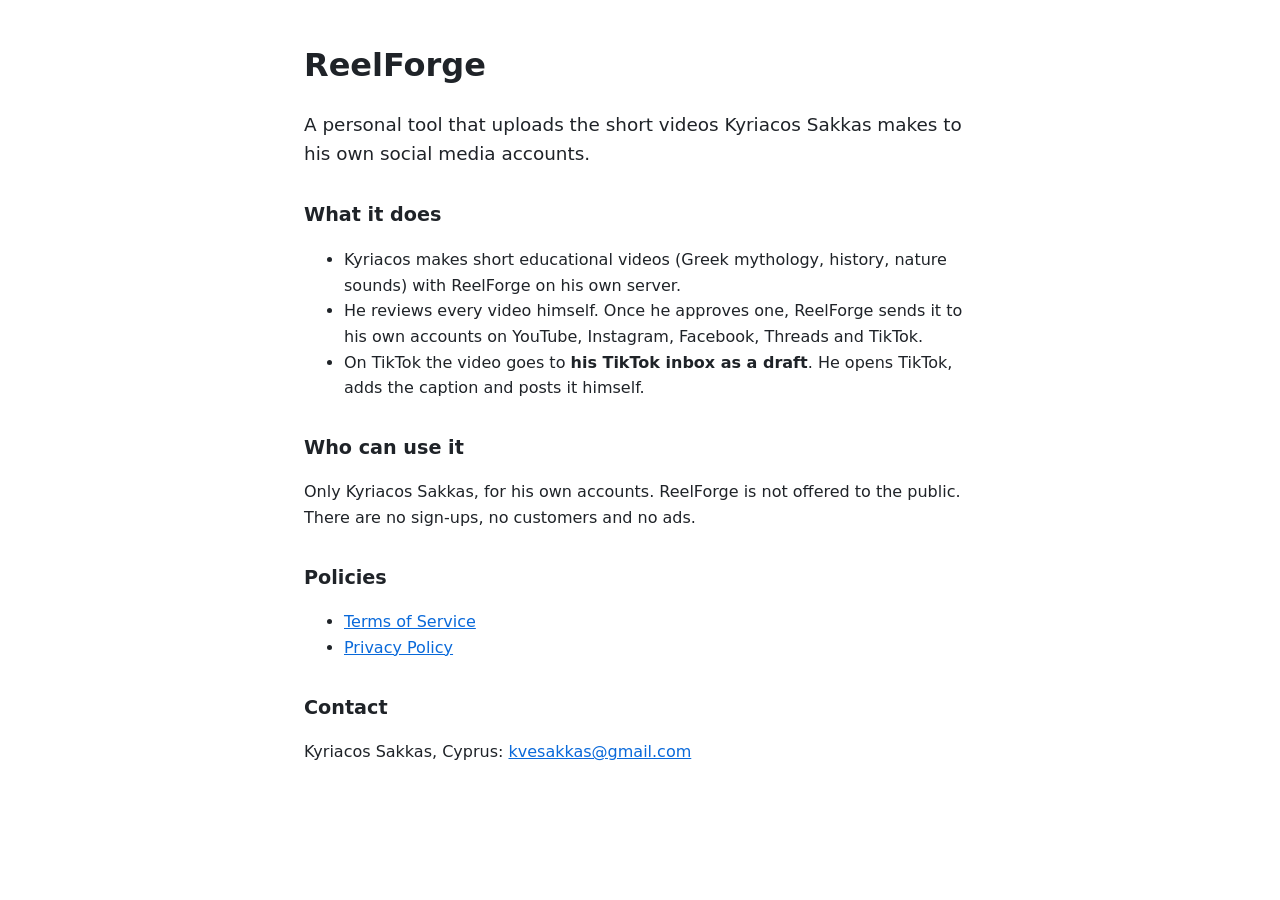
==== index.html @ 3a11fcde "ReelForge legal pages" ====
<!doctype html>
<html lang="en">
<head>
<meta charset="utf-8">
<meta name="viewport" content="width=device-width, initial-scale=1">
<title>ReelForge</title>
<link rel="stylesheet" href="style.css">
</head>
<body>
<main>
<h1>ReelForge</h1>
<p class="lead">A personal tool that uploads the short videos Kyriacos Sakkas makes to his own social media accounts.</p>

<h2>What it does</h2>
<ul>
  <li>Kyriacos makes short educational videos (Greek mythology, history, nature sounds) with ReelForge on his own server.</li>
  <li>He reviews every video himself. Once he approves one, ReelForge sends it to his own accounts on YouTube, Instagram, Facebook, Threads and TikTok.</li>
  <li>On TikTok the video goes to <strong>his TikTok inbox as a draft</strong>. He opens TikTok, adds the caption and posts it himself.</li>
</ul>

<h2>Who can use it</h2>
<p>Only Kyriacos Sakkas, for his own accounts. ReelForge is not offered to the public. There are no sign-ups, no customers and no ads.</p>

<h2>Policies</h2>
<ul>
  <li><a href="terms.html">Terms of Service</a></li>
  <li><a href="privacy.html">Privacy Policy</a></li>
</ul>

<h2>Contact</h2>
<p>Kyriacos Sakkas, Cyprus: <a href="mailto:kvesakkas@gmail.com">kvesakkas@gmail.com</a></p>
</main>
</body>
</html>
---- style.css ----
body { margin: 0; font: 16px/1.6 system-ui, -apple-system, "Segoe UI", sans-serif; color: #1f2328; background: #fff; }
main { max-width: 42rem; margin: 0 auto; padding: 2rem 1.25rem 4rem; }
h1 { font-size: 2rem; margin: 0.5rem 0 0.25rem; }
h2 { font-size: 1.2rem; margin-top: 2rem; }
.lead { font-size: 1.15rem; }
.muted { color: #656d76; }
a { color: #0969da; }
code { background: #f6f8fa; padding: 0.1rem 0.3rem; border-radius: 4px; }
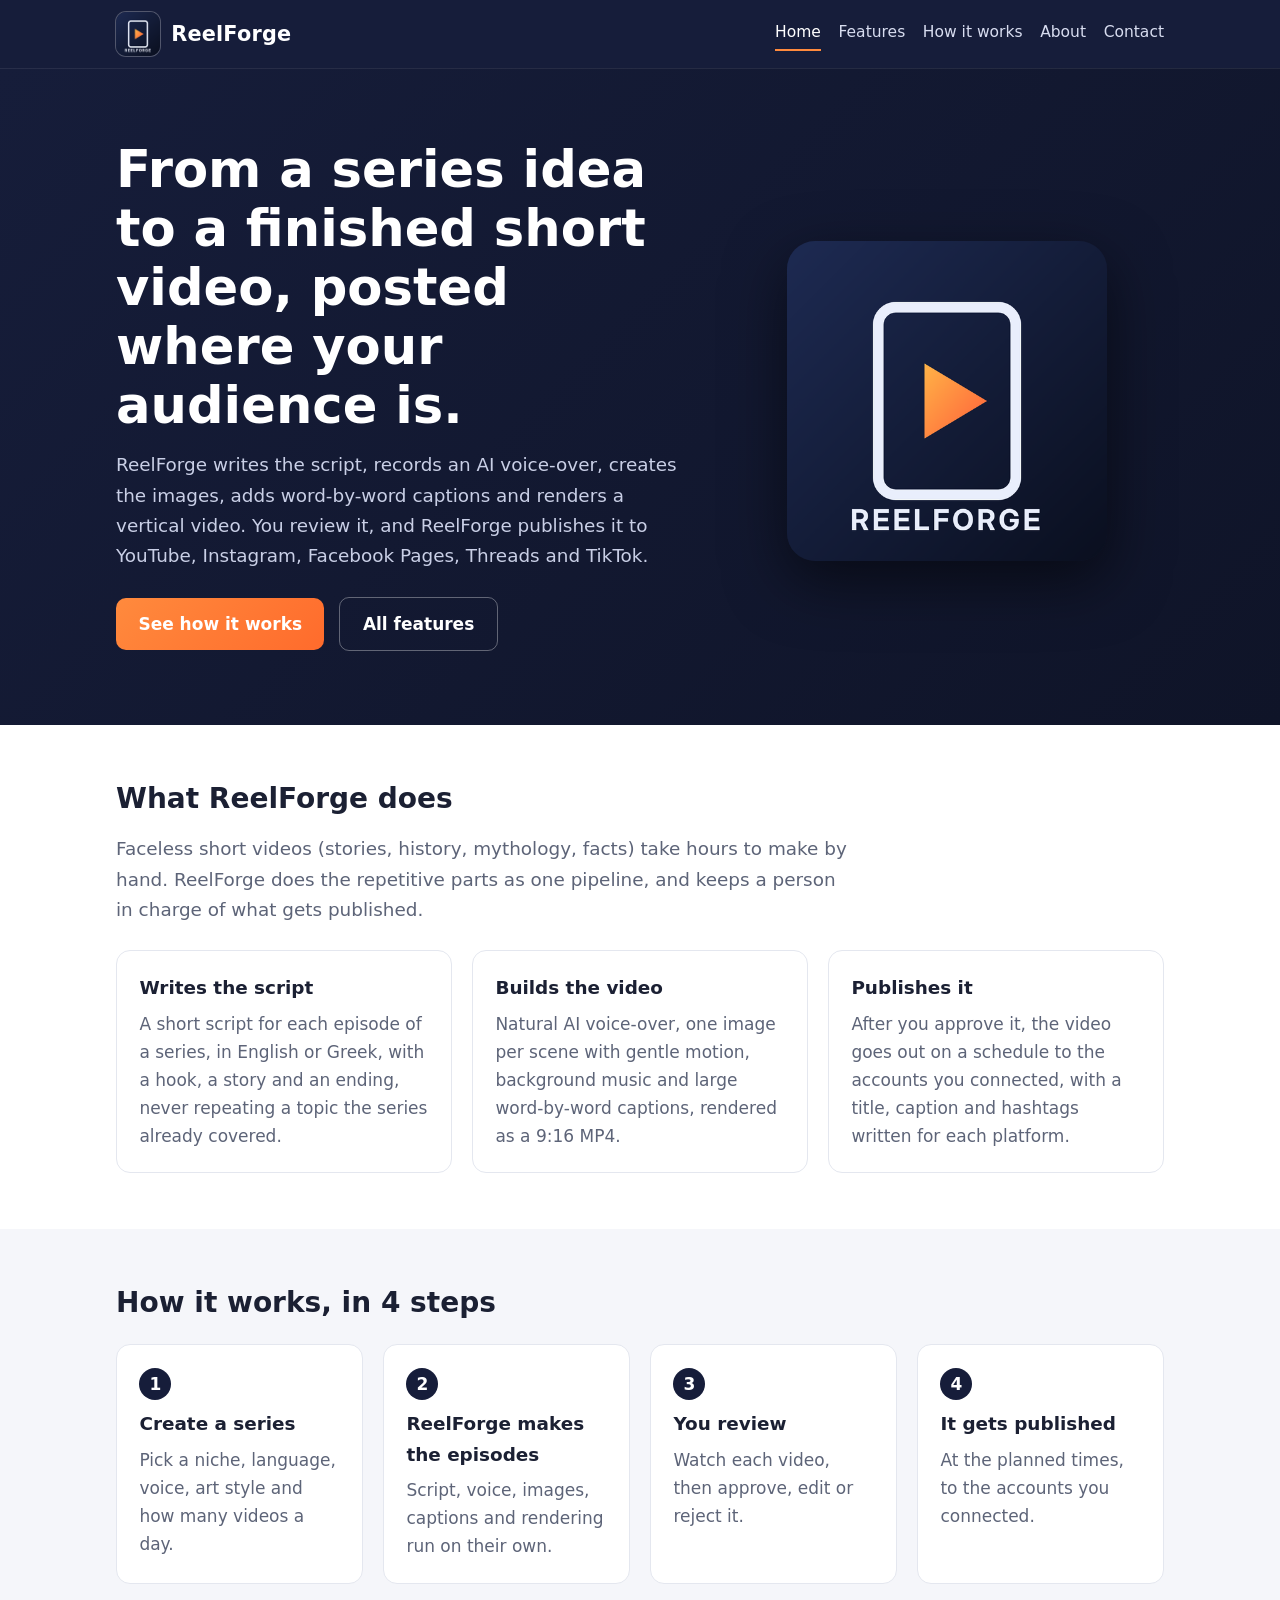
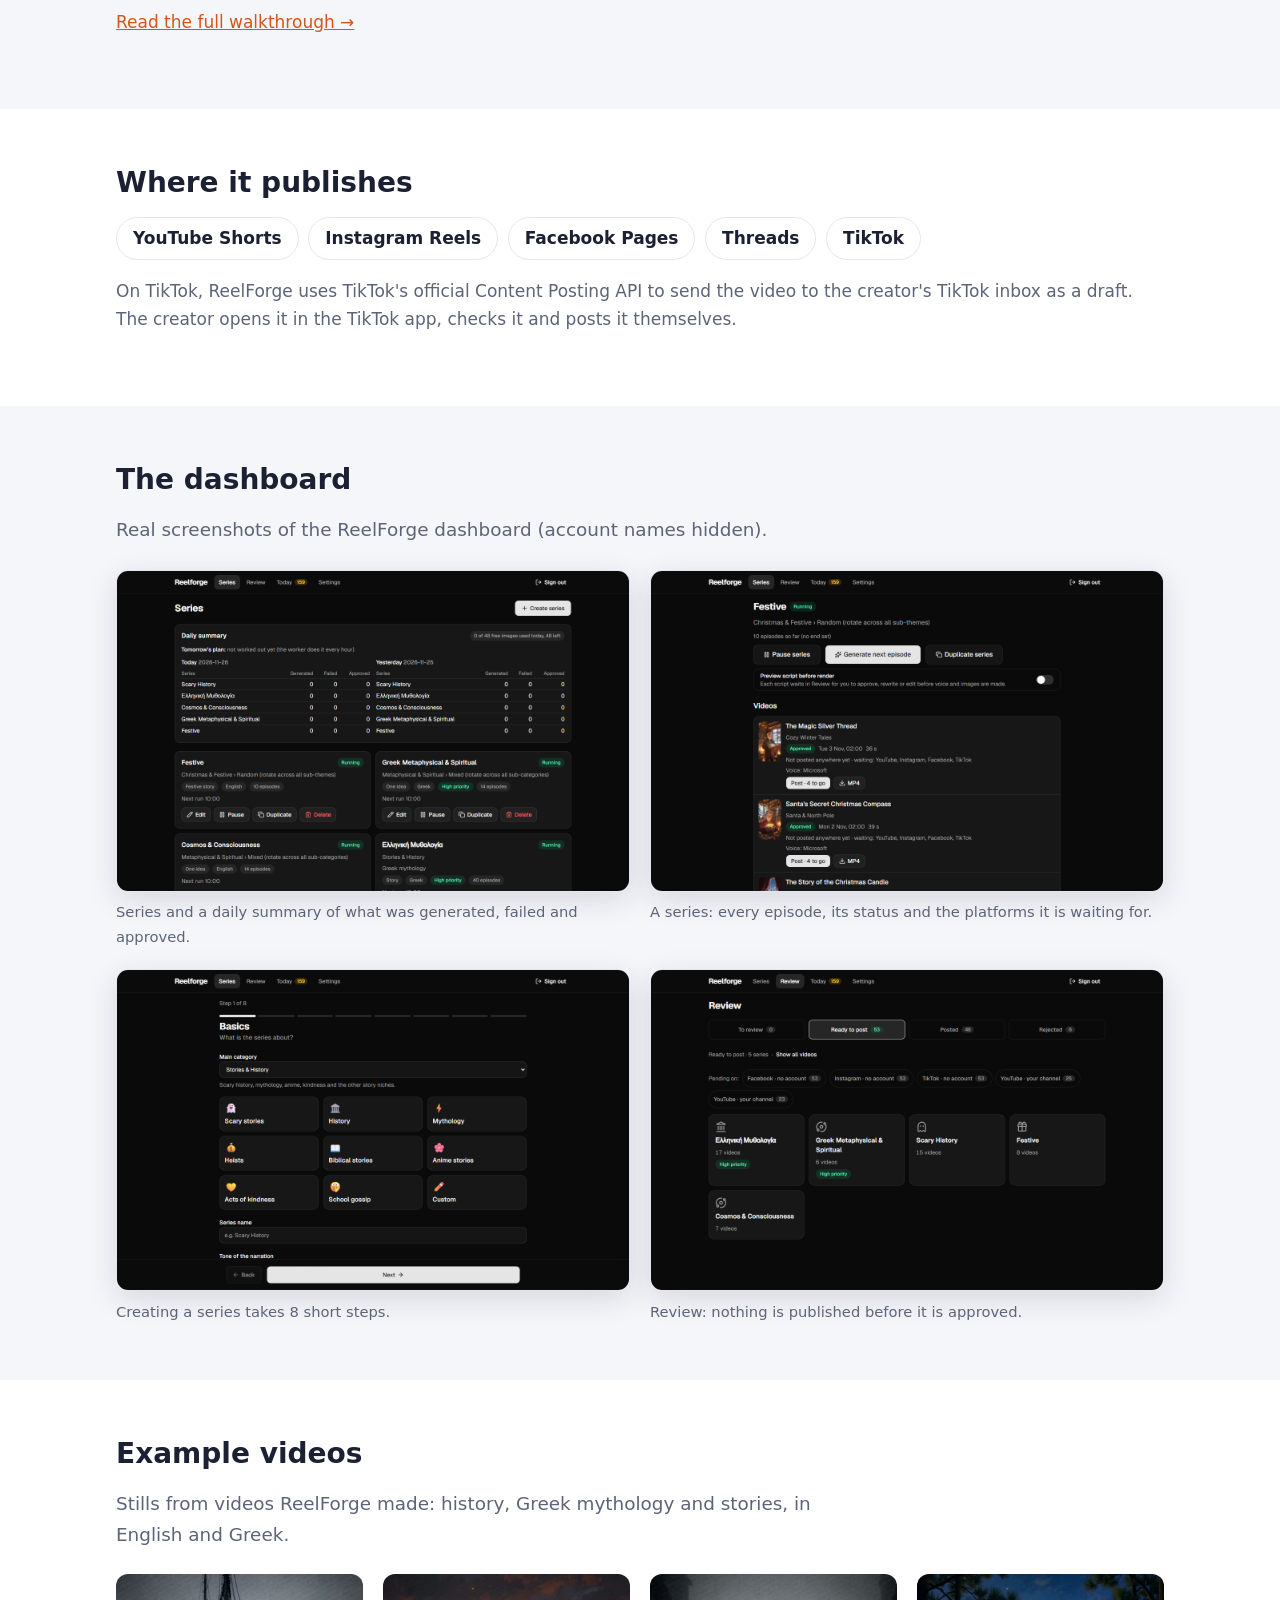
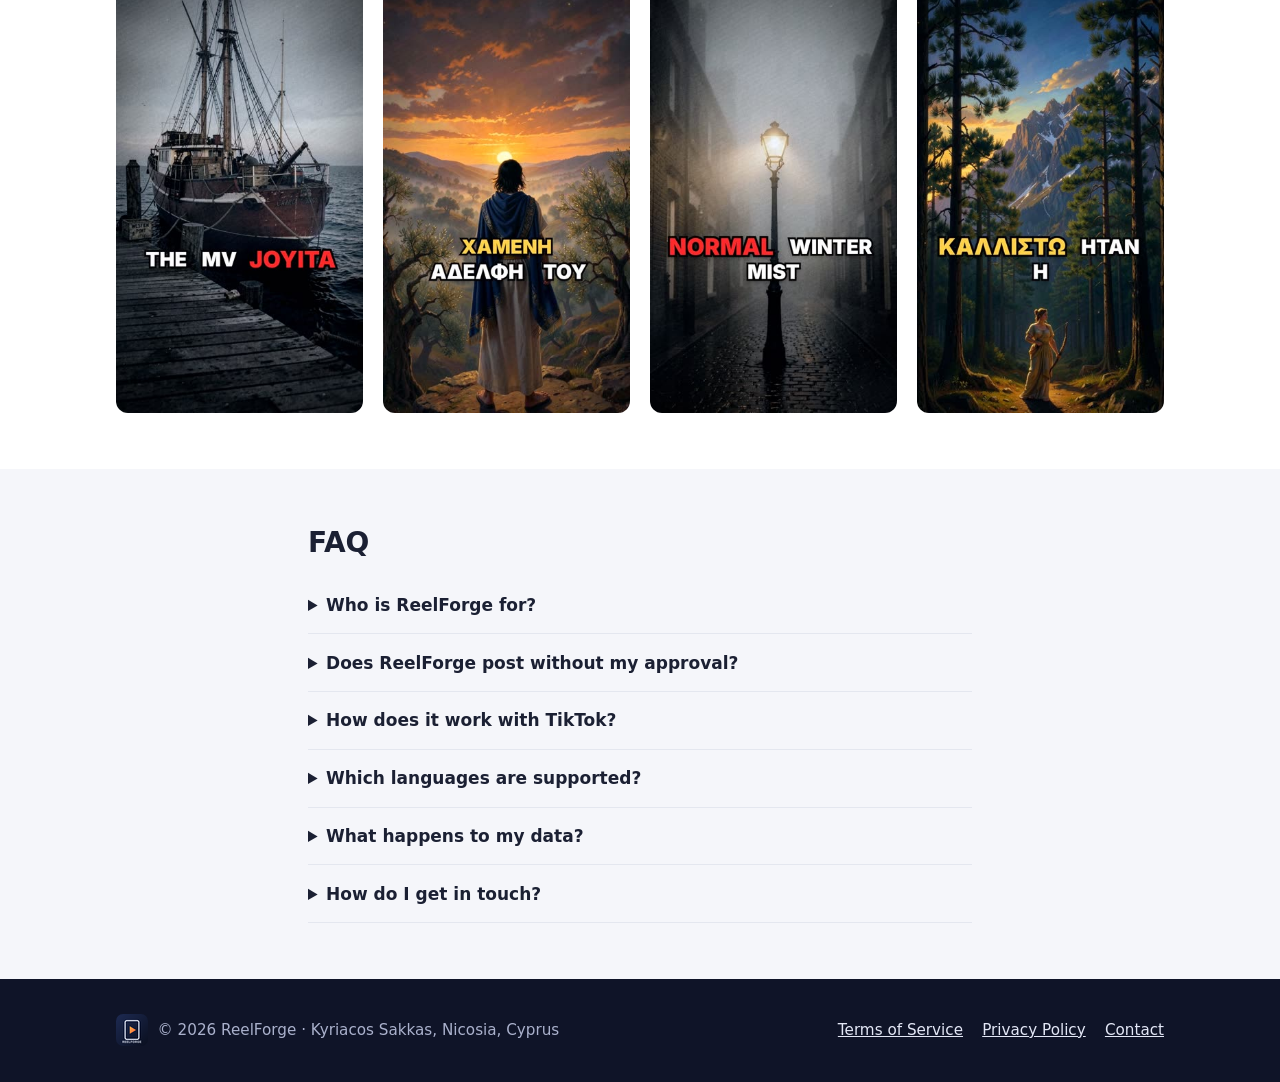
==== commit 6bc4ccfe: "ReelForge website" ====
--- a/index.html
+++ b/index.html
@@ -3,32 +3,132 @@
 <head>
 <meta charset="utf-8">
 <meta name="viewport" content="width=device-width, initial-scale=1">
-<title>ReelForge</title>
+<title>ReelForge – faceless short videos, from idea to post</title>
+<meta name="description" content="ReelForge turns a series idea into faceless short videos (script, AI voice, images, captions) and publishes them to YouTube, Instagram, Facebook, Threads and TikTok.">
+<link rel="icon" href="favicon.ico" sizes="any">
+<link rel="icon" type="image/png" sizes="32x32" href="favicon-32.png">
+<link rel="apple-touch-icon" href="apple-touch-icon.png">
+<link rel="manifest" href="site.webmanifest">
+<meta name="theme-color" content="#161d3a">
+<meta property="og:type" content="website">
+<meta property="og:site_name" content="ReelForge">
+<meta property="og:title" content="ReelForge – faceless short videos, from idea to post">
+<meta property="og:description" content="Script, AI voice, images and captions in one pipeline, then published to YouTube, Instagram, Facebook, Threads and TikTok.">
+<meta property="og:url" content="https://kvesakkas.github.io/reelforge-legal/">
+<meta property="og:image" content="https://kvesakkas.github.io/reelforge-legal/icon-512.png">
+<meta name="twitter:card" content="summary">
 <link rel="stylesheet" href="style.css">
 </head>
 <body>
+<header class="site-header">
+  <div class="wrap">
+    <a class="brand" href="index.html"><img src="logo-96.png" alt="ReelForge app icon" width="44" height="44">ReelForge</a>
+    <nav class="site-nav" aria-label="Main">
+      <a href="index.html" aria-current="page">Home</a>
+      <a href="features.html">Features</a>
+      <a href="how-it-works.html">How it works</a>
+      <a href="about.html">About</a>
+      <a href="contact.html">Contact</a>
+    </nav>
+  </div>
+</header>
+
 <main>
-<h1>ReelForge</h1>
-<p class="lead">A personal tool that uploads the short videos Kyriacos Sakkas makes to his own social media accounts.</p>
+<div class="hero">
+  <div class="wrap">
+    <div>
+      <h1>From a series idea to a finished short video, posted where your audience is.</h1>
+      <p>ReelForge writes the script, records an AI voice-over, creates the images, adds word-by-word captions and renders a vertical video. You review it, and ReelForge publishes it to YouTube, Instagram, Facebook Pages, Threads and TikTok.</p>
+      <a class="btn" href="how-it-works.html">See how it works</a>
+      <a class="btn ghost" href="features.html">All features</a>
+    </div>
+    <img class="icon-big" src="icon-512.png" alt="ReelForge app icon" width="320" height="320">
+  </div>
+</div>
 
-<h2>What it does</h2>
-<ul>
-  <li>Kyriacos makes short educational videos (Greek mythology, history, nature sounds) with ReelForge on his own server.</li>
-  <li>He reviews every video himself. Once he approves one, ReelForge sends it to his own accounts on YouTube, Instagram, Facebook, Threads and TikTok.</li>
-  <li>On TikTok the video goes to <strong>his TikTok inbox as a draft</strong>. He opens TikTok, adds the caption and posts it himself.</li>
-</ul>
+<section>
+  <div class="wrap">
+    <h2>What ReelForge does</h2>
+    <p class="lead">Faceless short videos (stories, history, mythology, facts) take hours to make by hand. ReelForge does the repetitive parts as one pipeline, and keeps a person in charge of what gets published.</p>
+    <div class="grid three" style="margin-top:1.5rem">
+      <div class="card"><h3>Writes the script</h3><p>A short script for each episode of a series, in English or Greek, with a hook, a story and an ending, never repeating a topic the series already covered.</p></div>
+      <div class="card"><h3>Builds the video</h3><p>Natural AI voice-over, one image per scene with gentle motion, background music and large word-by-word captions, rendered as a 9:16 MP4.</p></div>
+      <div class="card"><h3>Publishes it</h3><p>After you approve it, the video goes out on a schedule to the accounts you connected, with a title, caption and hashtags written for each platform.</p></div>
+    </div>
+  </div>
+</section>
 
-<h2>Who can use it</h2>
-<p>Only Kyriacos Sakkas, for his own accounts. ReelForge is not offered to the public. There are no sign-ups, no customers and no ads.</p>
+<section class="alt">
+  <div class="wrap">
+    <h2>How it works, in 4 steps</h2>
+    <div class="grid four" style="margin-top:1.5rem">
+      <div class="card"><span class="step-no">1</span><h3>Create a series</h3><p>Pick a niche, language, voice, art style and how many videos a day.</p></div>
+      <div class="card"><span class="step-no">2</span><h3>ReelForge makes the episodes</h3><p>Script, voice, images, captions and rendering run on their own.</p></div>
+      <div class="card"><span class="step-no">3</span><h3>You review</h3><p>Watch each video, then approve, edit or reject it.</p></div>
+      <div class="card"><span class="step-no">4</span><h3>It gets published</h3><p>At the planned times, to the accounts you connected.</p></div>
+    </div>
+    <p style="margin-top:1.5rem"><a href="how-it-works.html">Read the full walkthrough →</a></p>
+  </div>
+</section>
 
-<h2>Policies</h2>
-<ul>
-  <li><a href="terms.html">Terms of Service</a></li>
-  <li><a href="privacy.html">Privacy Policy</a></li>
-</ul>
+<section>
+  <div class="wrap">
+    <h2>Where it publishes</h2>
+    <ul class="platforms">
+      <li>YouTube Shorts</li><li>Instagram Reels</li><li>Facebook Pages</li><li>Threads</li><li>TikTok</li>
+    </ul>
+    <p class="muted">On TikTok, ReelForge uses TikTok's official Content Posting API to send the video to the creator's TikTok inbox as a draft. The creator opens it in the TikTok app, checks it and posts it themselves.</p>
+  </div>
+</section>
 
-<h2>Contact</h2>
-<p>Kyriacos Sakkas, Cyprus: <a href="mailto:kvesakkas@gmail.com">kvesakkas@gmail.com</a></p>
+<section class="alt">
+  <div class="wrap">
+    <h2>The dashboard</h2>
+    <p class="lead">Real screenshots of the ReelForge dashboard (account names hidden).</p>
+    <div class="grid two" style="margin-top:1.5rem">
+      <figure class="shot"><img src="img/dashboard-library.png" alt="ReelForge dashboard: list of series with a daily summary" width="1280" height="800"><figcaption>Series and a daily summary of what was generated, failed and approved.</figcaption></figure>
+      <figure class="shot"><img src="img/dashboard-series.png" alt="A series page listing its videos and where each will be posted" width="1280" height="800"><figcaption>A series: every episode, its status and the platforms it is waiting for.</figcaption></figure>
+      <figure class="shot"><img src="img/dashboard-new-series.png" alt="The new series wizard, step 1: category and niche" width="1280" height="800"><figcaption>Creating a series takes 8 short steps.</figcaption></figure>
+      <figure class="shot"><img src="img/dashboard-review.png" alt="The review page with tabs To review, Ready to post, Posted and Rejected" width="1280" height="800"><figcaption>Review: nothing is published before it is approved.</figcaption></figure>
+    </div>
+  </div>
+</section>
+
+<section>
+  <div class="wrap">
+    <h2>Example videos</h2>
+    <p class="lead">Stills from videos ReelForge made: history, Greek mythology and stories, in English and Greek.</p>
+    <div class="grid four stills" style="margin-top:1.5rem">
+      <img src="img/example-1.jpg" alt="Video still: an old ship at a pier, caption 'The MV Joyita'" width="360" height="640">
+      <img src="img/example-2.jpg" alt="Video still: a figure in a robe watching a sunset over hills, Greek caption" width="360" height="640">
+      <img src="img/example-3.jpg" alt="Video still: a street lamp in a misty alley, caption 'Normal winter mist'" width="360" height="640">
+      <img src="img/example-4.jpg" alt="Video still: a huntress in a pine forest below mountains, Greek caption" width="360" height="640">
+    </div>
+  </div>
+</section>
+
+<section class="alt">
+  <div class="wrap narrow">
+    <h2>FAQ</h2>
+    <details><summary>Who is ReelForge for?</summary><p>Creators who run faceless channels and want to publish regularly without spending hours on every video. Today it is used by its developer for his own channels and is being prepared for more users.</p></details>
+    <details><summary>Does ReelForge post without my approval?</summary><p>Only if you turn on auto-approve for a series. By default every video waits in Review until you approve it.</p></details>
+    <details><summary>How does it work with TikTok?</summary><p>You connect your TikTok account with TikTok's own login. ReelForge then uploads approved videos to your TikTok inbox as drafts; you finish and post them in the TikTok app. You can disconnect at any time.</p></details>
+    <details><summary>Which languages are supported?</summary><p>English and Greek scripts, voices and captions.</p></details>
+    <details><summary>What happens to my data?</summary><p>ReelForge stores only what it needs to post for you (encrypted access tokens and the connected account's basic profile). Nothing is sold or shared. See the <a href="privacy.html">Privacy Policy</a>.</p></details>
+    <details><summary>How do I get in touch?</summary><p>E-mail <a href="mailto:kvesakkas@gmail.com">kvesakkas@gmail.com</a> or see the <a href="contact.html">Contact</a> page.</p></details>
+  </div>
+</section>
 </main>
+
+<footer class="site-footer">
+  <div class="wrap">
+    <div class="foot-brand"><img src="favicon-32.png" alt="" width="32" height="32"><span>© 2026 ReelForge · Kyriacos Sakkas, Nicosia, Cyprus</span></div>
+    <nav aria-label="Footer">
+      <a href="terms.html">Terms of Service</a>
+      <a href="privacy.html">Privacy Policy</a>
+      <a href="contact.html">Contact</a>
+    </nav>
+  </div>
+</footer>
 </body>
 </html>
--- a/style.css
+++ b/style.css
@@ -1,8 +1,92 @@
-body { margin: 0; font: 16px/1.6 system-ui, -apple-system, "Segoe UI", sans-serif; color: #1f2328; background: #fff; }
-main { max-width: 42rem; margin: 0 auto; padding: 2rem 1.25rem 4rem; }
-h1 { font-size: 2rem; margin: 0.5rem 0 0.25rem; }
-h2 { font-size: 1.2rem; margin-top: 2rem; }
-.lead { font-size: 1.15rem; }
-.muted { color: #656d76; }
-a { color: #0969da; }
-code { background: #f6f8fa; padding: 0.1rem 0.3rem; border-radius: 4px; }
+:root {
+  --navy: #161d3a;
+  --navy-2: #0f1428;
+  --ink: #1b2033;
+  --muted: #5d6478;
+  --line: #e4e7ef;
+  --soft: #f5f6fa;
+  --orange: #ff8a3d;
+  --orange-2: #ff6b2c;
+  --link: #d4561c;
+}
+* { box-sizing: border-box; }
+html { -webkit-text-size-adjust: 100%; }
+body { margin: 0; font: 17px/1.65 system-ui, -apple-system, "Segoe UI", Roboto, sans-serif; color: var(--ink); background: #fff; }
+img { max-width: 100%; height: auto; display: block; }
+a { color: var(--link); }
+code { background: var(--soft); padding: 0.1rem 0.35rem; border-radius: 4px; font-size: 0.92em; }
+
+.wrap { max-width: 68rem; margin: 0 auto; padding: 0 1.25rem; }
+.narrow { max-width: 44rem; }
+
+/* Header: the app icon + name + nav, on every page. */
+.site-header { background: var(--navy); color: #fff; position: sticky; top: 0; z-index: 10; box-shadow: 0 1px 0 #ffffff14; }
+.site-header .wrap { display: flex; align-items: center; justify-content: space-between; gap: 1rem; min-height: 68px; flex-wrap: wrap; padding-top: 0.5rem; padding-bottom: 0.5rem; }
+.brand { display: flex; align-items: center; gap: 0.7rem; color: #fff; text-decoration: none; font-weight: 700; font-size: 1.3rem; letter-spacing: 0.01em; }
+.brand img { width: 44px; height: 44px; border-radius: 10px; box-shadow: 0 0 0 1px #ffffff40; }
+.site-nav { display: flex; flex-wrap: wrap; gap: 0.25rem 1.1rem; }
+.site-nav a { color: #d8ddf0; text-decoration: none; font-size: 0.97rem; padding: 0.2rem 0; border-bottom: 2px solid transparent; }
+.site-nav a:hover, .site-nav a[aria-current="page"] { color: #fff; border-bottom-color: var(--orange); }
+
+/* Hero */
+.hero { background: linear-gradient(135deg, var(--navy) 0%, var(--navy-2) 100%); color: #fff; padding: 4.5rem 0 4rem; }
+.hero .wrap { display: grid; grid-template-columns: 1.3fr 1fr; gap: 3rem; align-items: center; }
+.hero h1 { font-size: clamp(2.1rem, 4.5vw, 3.2rem); line-height: 1.15; margin: 0 0 1rem; }
+.hero p { color: #c9cfe6; font-size: 1.15rem; margin: 0 0 1.6rem; }
+.hero .icon-big { width: min(320px, 70vw); border-radius: 28px; box-shadow: 0 20px 60px #0008; justify-self: center; }
+.btn { display: inline-block; background: linear-gradient(135deg, var(--orange), var(--orange-2)); color: #fff; text-decoration: none; font-weight: 600; padding: 0.75rem 1.4rem; border-radius: 10px; margin: 0 0.6rem 0.6rem 0; }
+.btn.ghost { background: transparent; border: 1px solid #ffffff55; }
+
+.page-head { background: var(--navy); color: #fff; padding: 3rem 0 2.5rem; }
+.page-head h1 { margin: 0 0 0.4rem; font-size: clamp(1.9rem, 4vw, 2.6rem); line-height: 1.2; }
+.page-head p { margin: 0; color: #c9cfe6; }
+
+section { padding: 3.5rem 0; }
+section.alt { background: var(--soft); }
+h2 { font-size: 1.75rem; line-height: 1.25; margin: 0 0 1rem; }
+h3 { font-size: 1.15rem; margin: 0 0 0.4rem; }
+.lead { font-size: 1.15rem; color: var(--muted); max-width: 46rem; }
+.muted { color: var(--muted); }
+
+.grid { display: grid; gap: 1.25rem; }
+.grid.two { grid-template-columns: repeat(2, 1fr); }
+.grid.three { grid-template-columns: repeat(3, 1fr); }
+.grid.four { grid-template-columns: repeat(4, 1fr); }
+.card { background: #fff; border: 1px solid var(--line); border-radius: 14px; padding: 1.4rem; }
+.card p { margin: 0; color: var(--muted); }
+.step-no { display: inline-grid; place-items: center; width: 2rem; height: 2rem; border-radius: 50%; background: var(--navy); color: #fff; font-weight: 700; margin-bottom: 0.6rem; }
+
+.platforms { display: flex; flex-wrap: wrap; gap: 0.6rem; padding: 0; list-style: none; }
+.platforms li { background: #fff; border: 1px solid var(--line); border-radius: 999px; padding: 0.4rem 1rem; font-weight: 600; }
+
+figure { margin: 0; }
+figure.shot img { border-radius: 12px; border: 1px solid var(--line); box-shadow: 0 8px 30px #1b203322; }
+figcaption { font-size: 0.92rem; color: var(--muted); margin-top: 0.55rem; }
+.stills img { border-radius: 12px; aspect-ratio: 9 / 16; object-fit: cover; width: 100%; }
+
+details { border-bottom: 1px solid var(--line); padding: 0.9rem 0; }
+summary { font-weight: 600; cursor: pointer; }
+details p { margin: 0.6rem 0 0; color: var(--muted); }
+
+.prose h2 { font-size: 1.3rem; margin-top: 2.2rem; }
+.prose ul { padding-left: 1.3rem; }
+
+.site-footer { background: var(--navy-2); color: #aab1cc; padding: 2.2rem 0; font-size: 0.95rem; }
+.site-footer .wrap { display: flex; flex-wrap: wrap; gap: 1rem 2rem; justify-content: space-between; align-items: center; }
+.site-footer a { color: #e3e7f6; }
+.site-footer nav { display: flex; flex-wrap: wrap; gap: 0.4rem 1.2rem; }
+.foot-brand { display: flex; align-items: center; gap: 0.6rem; }
+.foot-brand img { width: 32px; height: 32px; border-radius: 7px; }
+
+@media (max-width: 860px) {
+  .hero .wrap, .grid.two, .grid.three { grid-template-columns: 1fr; }
+  .grid.four { grid-template-columns: repeat(2, 1fr); }
+  .hero { padding: 3rem 0; }
+  .hero .icon-big { width: 200px; order: -1; justify-self: start; }
+  section { padding: 2.5rem 0; }
+}
+@media (max-width: 520px) {
+  body { font-size: 16px; }
+  .site-header { position: static; }
+  .brand img { width: 40px; height: 40px; }
+}
